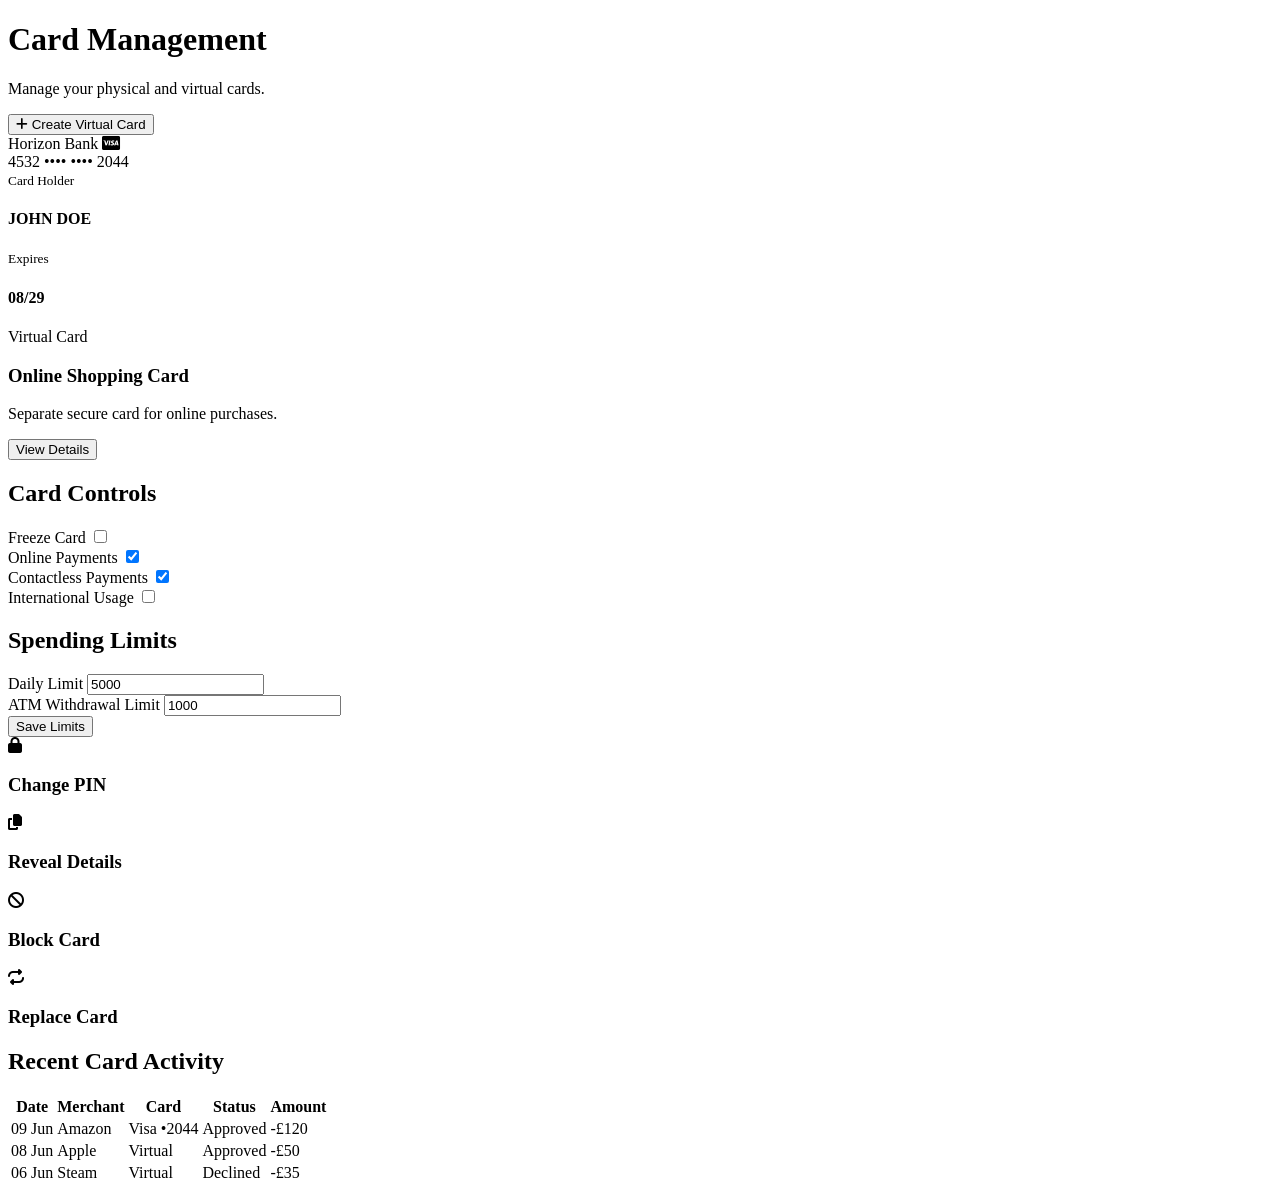
==== cards.html @ 341f8abe "Add files via upload" ====
<!DOCTYPE html>
<html lang="en">

<head>

<meta charset="UTF-8">
<meta name="viewport" content="width=device-width, initial-scale=1.0">

<title>Cards | Horizon Bank</title>

<link rel="stylesheet" href="../css/cards.css">

<link rel="stylesheet"
href="https://cdnjs.cloudflare.com/ajax/libs/font-awesome/6.5.1/css/all.min.css">

</head>

<body>

<div class="cards-page">

    <!-- HEADER -->

    <div class="cards-header">

        <div>

            <h1>Card Management</h1>

            <p>
                Manage your physical and virtual cards.
            </p>

        </div>

        <button class="new-card-btn">

            <i class="fa-solid fa-plus"></i>

            Create Virtual Card

        </button>

    </div>

    <!-- CARD SHOWCASE -->

    <div class="cards-showcase">

        <!-- MAIN CARD -->

        <div class="premium-card">

            <div class="card-top">

                <span>Horizon Bank</span>

                <i class="fa-brands fa-cc-visa"></i>

            </div>

            <div class="card-number">

                4532 •••• •••• 2044

            </div>

            <div class="card-bottom">

                <div>

                    <small>Card Holder</small>

                    <h4>JOHN DOE</h4>

                </div>

                <div>

                    <small>Expires</small>

                    <h4>08/29</h4>

                </div>

            </div>

        </div>

        <!-- VIRTUAL CARD -->

        <div class="virtual-card">

            <div class="virtual-tag">

                Virtual Card

            </div>

            <h3>Online Shopping Card</h3>

            <p>
                Separate secure card for online purchases.
            </p>

            <button>

                View Details

            </button>

        </div>

    </div>

    <!-- CONTROLS -->

    <div class="card-controls">

        <!-- LEFT -->

        <div class="settings-card">

            <h2>Card Controls</h2>

            <div class="toggle-item">

                <span>Freeze Card</span>

                <label class="switch">
                    <input type="checkbox">
                    <span class="slider"></span>
                </label>

            </div>

            <div class="toggle-item">

                <span>Online Payments</span>

                <label class="switch">
                    <input type="checkbox" checked>
                    <span class="slider"></span>
                </label>

            </div>

            <div class="toggle-item">

                <span>Contactless Payments</span>

                <label class="switch">
                    <input type="checkbox" checked>
                    <span class="slider"></span>
                </label>

            </div>

            <div class="toggle-item">

                <span>International Usage</span>

                <label class="switch">
                    <input type="checkbox">
                    <span class="slider"></span>
                </label>

            </div>

        </div>

        <!-- RIGHT -->

        <div class="settings-card">

            <h2>Spending Limits</h2>

            <div class="limit-box">

                <label>Daily Limit</label>

                <input
                    type="number"
                    value="5000">

            </div>

            <div class="limit-box">

                <label>ATM Withdrawal Limit</label>

                <input
                    type="number"
                    value="1000">

            </div>

            <button class="save-limit-btn">

                Save Limits

            </button>

        </div>

    </div>

    <!-- QUICK ACTIONS -->

    <div class="quick-card-actions">

        <div class="action-box">

            <i class="fa-solid fa-lock"></i>

            <h3>Change PIN</h3>

        </div>

        <div class="action-box">

            <i class="fa-solid fa-copy"></i>

            <h3>Reveal Details</h3>

        </div>

        <div class="action-box">

            <i class="fa-solid fa-ban"></i>

            <h3>Block Card</h3>

        </div>

        <div class="action-box">

            <i class="fa-solid fa-repeat"></i>

            <h3>Replace Card</h3>

        </div>

    </div>

    <!-- TRANSACTIONS -->

    <div class="card-transactions">

        <h2>Recent Card Activity</h2>

        <table>

            <thead>

                <tr>

                    <th>Date</th>
                    <th>Merchant</th>
                    <th>Card</th>
                    <th>Status</th>
                    <th>Amount</th>

                </tr>

            </thead>

            <tbody>

                <tr>

                    <td>09 Jun</td>

                    <td>Amazon</td>

                    <td>Visa •2044</td>

                    <td>
                        <span class="card-success">
                            Approved
                        </span>
                    </td>

                    <td>-£120</td>

                </tr>

                <tr>

                    <td>08 Jun</td>

                    <td>Apple</td>

                    <td>Virtual</td>

                    <td>
                        <span class="card-success">
                            Approved
                        </span>
                    </td>

                    <td>-£50</td>

                </tr>

                <tr>

                    <td>06 Jun</td>

                    <td>Steam</td>

                    <td>Virtual</td>

                    <td>
                        <span class="card-failed">
                            Declined
                        </span>
                    </td>

                    <td>-£35</td>

                </tr>

            </tbody>

        </table>

    </div>

</div>

</body>

</html>
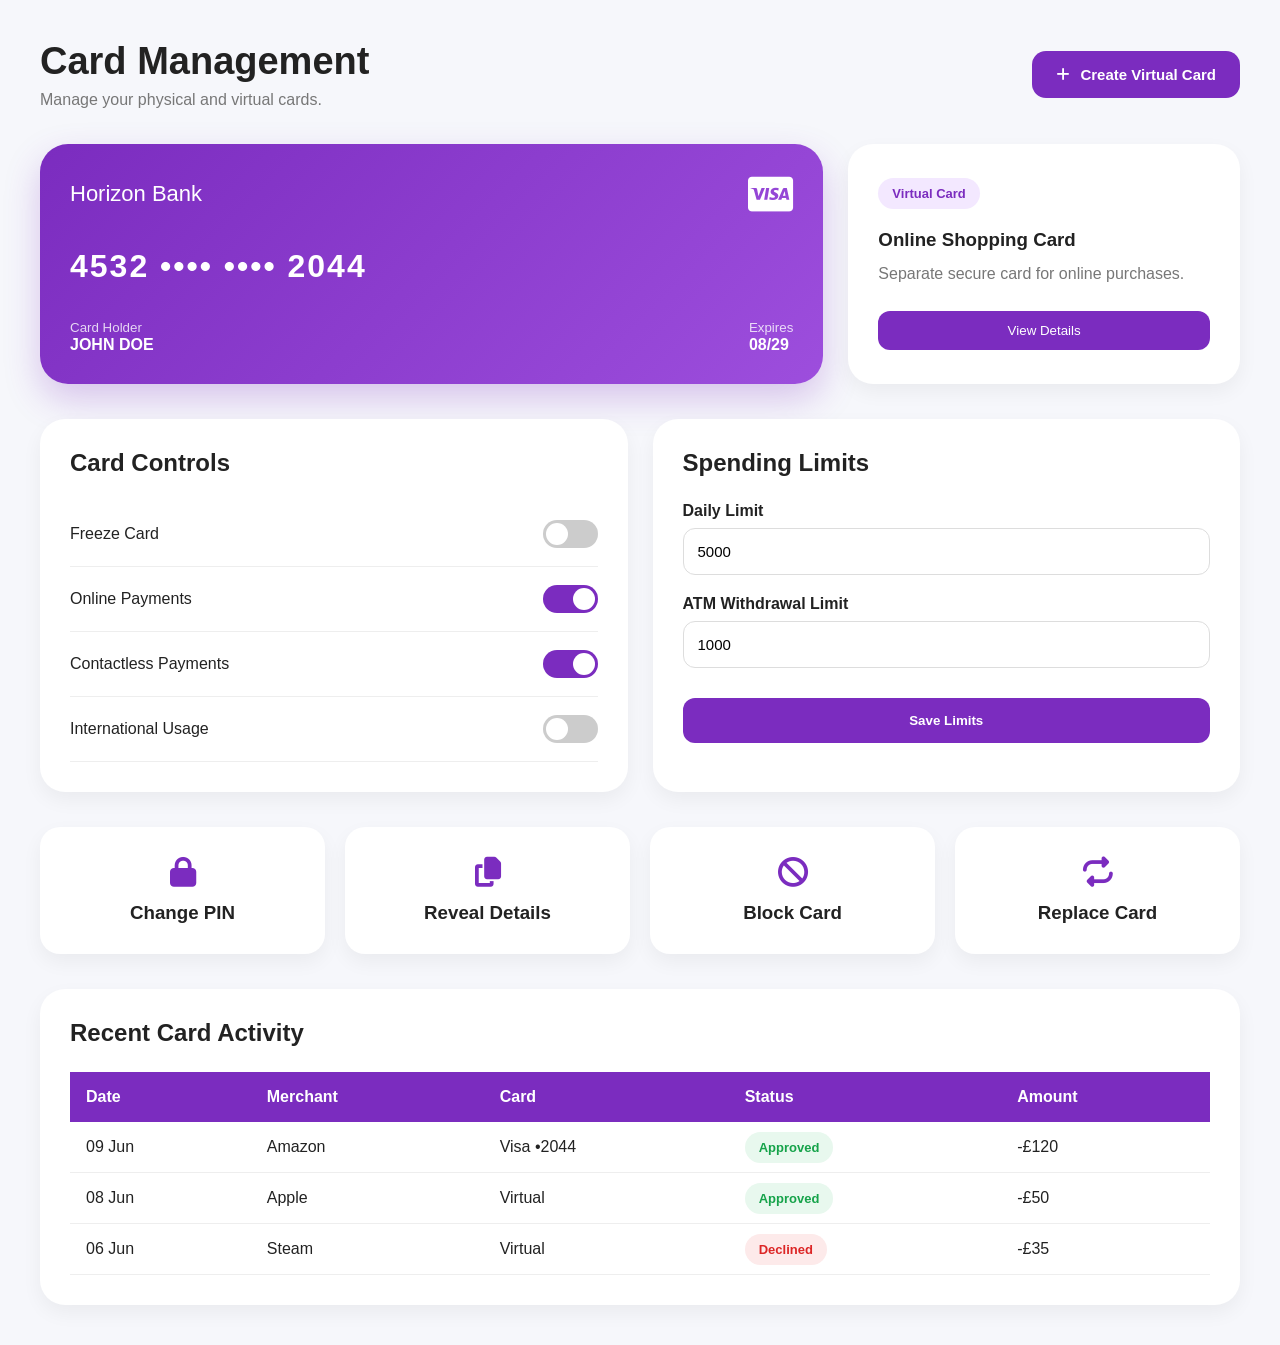
==== commit f7186be6: "Update cards.html" ====
--- a/cards.html
+++ b/cards.html
@@ -8,7 +8,7 @@
 
 <title>Cards | Horizon Bank</title>
 
-<link rel="stylesheet" href="../css/cards.css">
+<link rel="stylesheet" href="cards.css">
 
 <link rel="stylesheet"
 href="https://cdnjs.cloudflare.com/ajax/libs/font-awesome/6.5.1/css/all.min.css">
@@ -331,4 +331,4 @@
 
 </body>
 
-</html>+</html>
--- a/cards.css
+++ b/cards.css
@@ -0,0 +1,457 @@
+/* =========================
+   HORIZON BANK CARDS PAGE
+========================= */
+
+*{
+margin:0;
+padding:0;
+box-sizing:border-box;
+font-family:'Poppins',sans-serif;
+}
+
+body{
+background:#f6f7fb;
+color:#222;
+}
+
+.cards-page{
+padding:40px;
+max-width:1400px;
+margin:auto;
+}
+
+/* =========================
+   HEADER
+========================= */
+
+.cards-header{
+display:flex;
+justify-content:space-between;
+align-items:center;
+margin-bottom:35px;
+}
+
+.cards-header h1{
+font-size:38px;
+margin-bottom:8px;
+}
+
+.cards-header p{
+color:#777;
+}
+
+.new-card-btn{
+background:#7B2CBF;
+color:white;
+border:none;
+padding:15px 24px;
+border-radius:14px;
+font-size:15px;
+font-weight:600;
+cursor:pointer;
+display:flex;
+align-items:center;
+gap:10px;
+transition:.3s;
+}
+
+.new-card-btn:hover{
+background:#6923a8;
+transform:translateY(-2px);
+}
+
+/* =========================
+   CARD SHOWCASE
+========================= */
+
+.cards-showcase{
+display:grid;
+grid-template-columns:2fr 1fr;
+gap:25px;
+margin-bottom:35px;
+}
+
+.premium-card{
+background:linear-gradient(
+135deg,
+#7B2CBF,
+#9D4EDD
+);
+color:white;
+border-radius:28px;
+padding:30px;
+min-height:240px;
+box-shadow:0 15px 35px rgba(123,44,191,.25);
+display:flex;
+flex-direction:column;
+justify-content:space-between;
+}
+
+.card-top{
+display:flex;
+justify-content:space-between;
+align-items:center;
+font-size:22px;
+}
+
+.card-top i{
+font-size:40px;
+}
+
+.card-number{
+font-size:32px;
+letter-spacing:2px;
+font-weight:600;
+}
+
+.card-bottom{
+display:flex;
+justify-content:space-between;
+}
+
+.card-bottom small{
+opacity:.8;
+}
+
+.virtual-card{
+background:white;
+border-radius:25px;
+padding:30px;
+box-shadow:0 8px 20px rgba(0,0,0,.05);
+display:flex;
+flex-direction:column;
+justify-content:center;
+}
+
+.virtual-tag{
+background:#f3e8ff;
+color:#7B2CBF;
+padding:8px 14px;
+border-radius:30px;
+width:max-content;
+font-size:13px;
+font-weight:600;
+margin-bottom:20px;
+}
+
+.virtual-card h3{
+margin-bottom:10px;
+}
+
+.virtual-card p{
+color:#777;
+line-height:1.6;
+margin-bottom:25px;
+}
+
+.virtual-card button{
+background:#7B2CBF;
+color:white;
+border:none;
+padding:12px 18px;
+border-radius:12px;
+cursor:pointer;
+}
+
+/* =========================
+   CONTROLS
+========================= */
+
+.card-controls{
+display:grid;
+grid-template-columns:1fr 1fr;
+gap:25px;
+margin-bottom:35px;
+}
+
+.settings-card{
+background:white;
+padding:30px;
+border-radius:25px;
+box-shadow:0 8px 20px rgba(0,0,0,.05);
+}
+
+.settings-card h2{
+margin-bottom:25px;
+}
+
+.toggle-item{
+display:flex;
+justify-content:space-between;
+align-items:center;
+padding:18px 0;
+border-bottom:1px solid #eee;
+}
+
+/* =========================
+   SWITCH
+========================= */
+
+.switch{
+position:relative;
+display:inline-block;
+width:55px;
+height:28px;
+}
+
+.switch input{
+opacity:0;
+width:0;
+height:0;
+}
+
+.slider{
+position:absolute;
+cursor:pointer;
+top:0;
+left:0;
+right:0;
+bottom:0;
+background:#ccc;
+transition:.4s;
+border-radius:34px;
+}
+
+.slider:before{
+position:absolute;
+content:"";
+height:22px;
+width:22px;
+left:3px;
+bottom:3px;
+background:white;
+transition:.4s;
+border-radius:50%;
+}
+
+input:checked + .slider{
+background:#7B2CBF;
+}
+
+input:checked + .slider:before{
+transform:translateX(27px);
+}
+
+/* =========================
+   LIMITS
+========================= */
+
+.limit-box{
+margin-bottom:20px;
+}
+
+.limit-box label{
+display:block;
+margin-bottom:8px;
+font-weight:600;
+}
+
+.limit-box input{
+width:100%;
+padding:14px;
+border:1px solid #ddd;
+border-radius:12px;
+font-size:15px;
+}
+
+.save-limit-btn{
+width:100%;
+background:#7B2CBF;
+color:white;
+border:none;
+padding:15px;
+border-radius:12px;
+font-weight:600;
+cursor:pointer;
+margin-top:10px;
+}
+
+/* =========================
+   QUICK ACTIONS
+========================= */
+
+.quick-card-actions{
+display:grid;
+grid-template-columns:repeat(4,1fr);
+gap:20px;
+margin-bottom:35px;
+}
+
+.action-box{
+background:white;
+padding:30px;
+border-radius:20px;
+text-align:center;
+box-shadow:0 8px 20px rgba(0,0,0,.05);
+cursor:pointer;
+transition:.3s;
+}
+
+.action-box:hover{
+transform:translateY(-5px);
+}
+
+.action-box i{
+font-size:30px;
+color:#7B2CBF;
+margin-bottom:15px;
+}
+
+/* =========================
+   TRANSACTIONS
+========================= */
+
+.card-transactions{
+background:white;
+padding:30px;
+border-radius:25px;
+box-shadow:0 8px 20px rgba(0,0,0,.05);
+}
+
+.card-transactions h2{
+margin-bottom:25px;
+}
+
+table{
+width:100%;
+border-collapse:collapse;
+}
+
+th{
+background:#7B2CBF;
+color:white;
+padding:16px;
+text-align:left;
+}
+
+td{
+padding:16px;
+border-bottom:1px solid #eee;
+}
+
+tbody tr:hover{
+background:#faf8ff;
+}
+
+.card-success{
+background:#e8f8ee;
+color:#16a34a;
+padding:8px 14px;
+border-radius:20px;
+font-size:13px;
+font-weight:600;
+}
+
+.card-failed{
+background:#fdeaea;
+color:#dc2626;
+padding:8px 14px;
+border-radius:20px;
+font-size:13px;
+font-weight:600;
+}
+
+/* =========================
+   RESPONSIVE DESIGN
+========================= */
+
+/* Large Tablets */
+@media (max-width: 1024px){
+
+.cards-page{
+    padding:25px;
+}
+
+.cards-showcase{
+    grid-template-columns:1fr;
+}
+
+.card-controls{
+    grid-template-columns:1fr;
+}
+
+.quick-card-actions{
+    grid-template-columns:repeat(2,1fr);
+}
+
+.card-number{
+    font-size:26px;
+}
+
+}
+
+/* Tablets */
+@media (max-width: 768px){
+
+.cards-header{
+    flex-direction:column;
+    align-items:flex-start;
+    gap:20px;
+}
+
+.cards-header h1{
+    font-size:30px;
+}
+
+.quick-card-actions{
+    grid-template-columns:repeat(2,1fr);
+}
+
+.card-number{
+    font-size:22px;
+}
+
+table{
+    display:block;
+    overflow-x:auto;
+    white-space:nowrap;
+}
+
+}
+
+/* Phones */
+@media (max-width: 480px){
+
+.cards-page{
+    padding:15px;
+}
+
+.cards-header h1{
+    font-size:24px;
+}
+
+.new-card-btn{
+    width:100%;
+    justify-content:center;
+}
+
+.quick-card-actions{
+    grid-template-columns:1fr;
+}
+
+.premium-card,
+.virtual-card,
+.settings-card,
+.card-transactions{
+    padding:20px;
+}
+
+.card-number{
+    font-size:18px;
+    letter-spacing:1px;
+}
+
+.card-bottom{
+    flex-direction:column;
+    gap:10px;
+}
+
+.card-top{
+    font-size:18px;
+}
+
+.card-top i{
+    font-size:30px;
+}
+
+}
